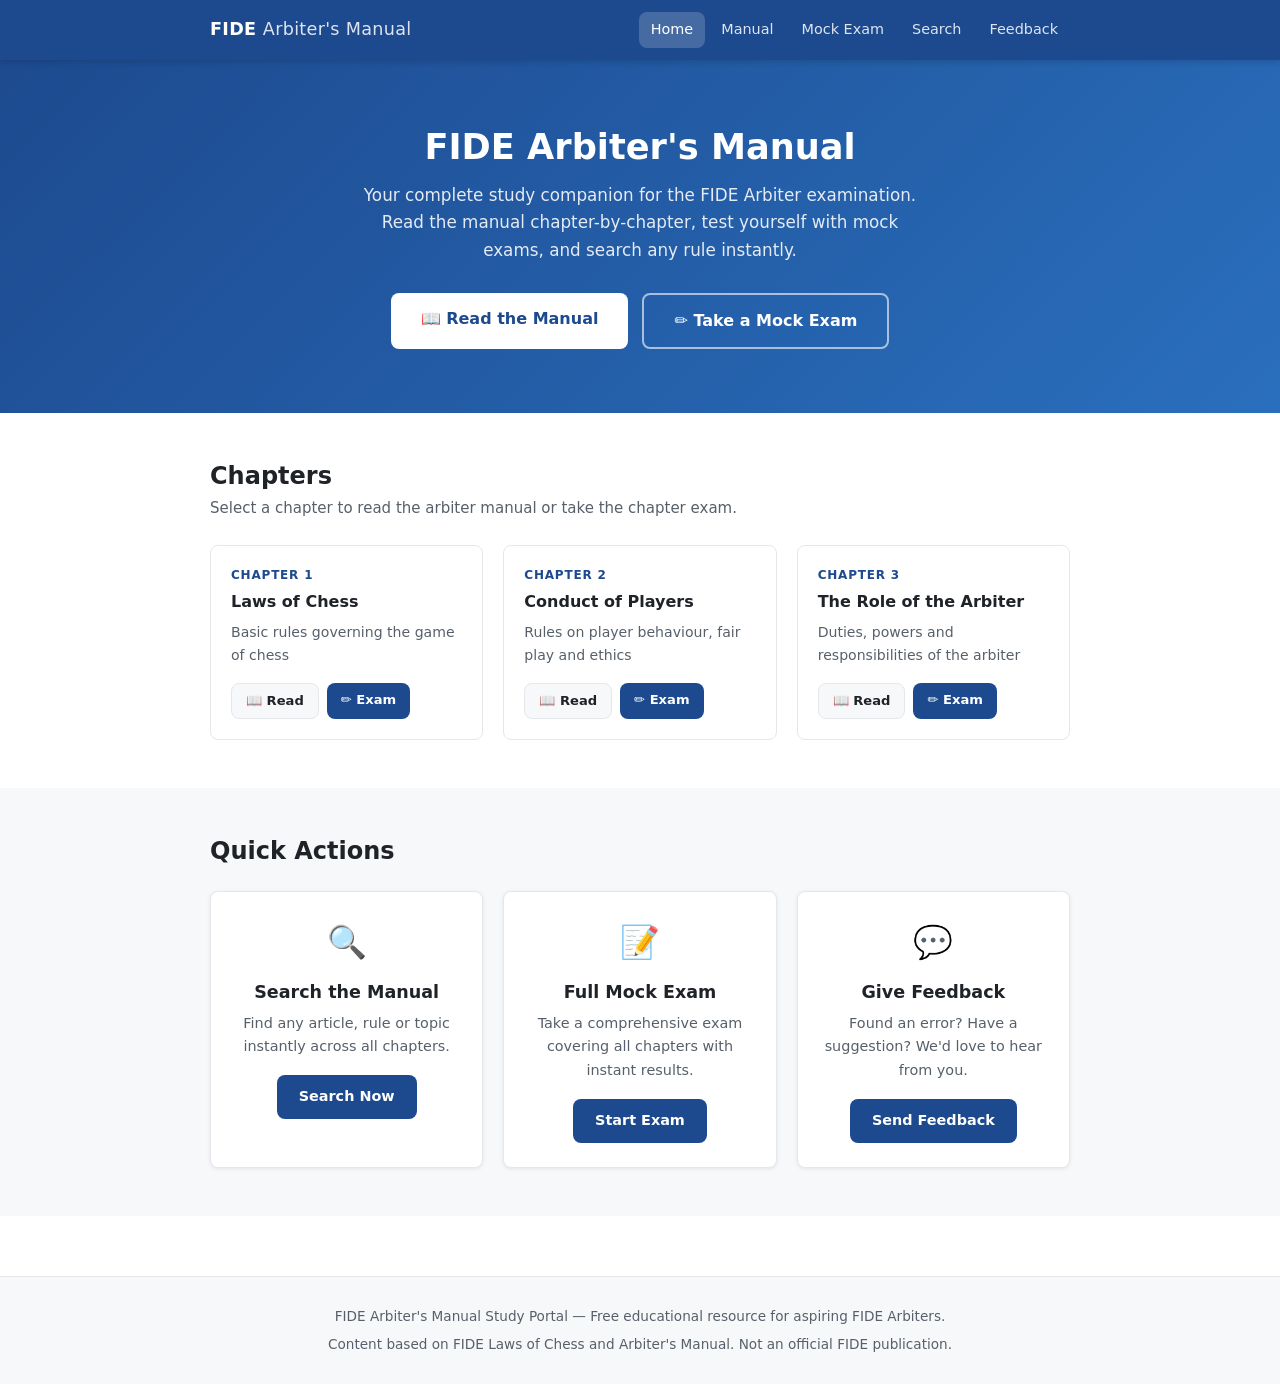
==== index.html @ 78ff7191 "Add files via upload" ====
<!DOCTYPE html>
<html lang="en">
<head>
  <meta charset="UTF-8">
  <meta name="viewport" content="width=device-width, initial-scale=1.0">
  <title>FIDE Arbiter's Manual – Study & Exam Portal</title>
  <link rel="stylesheet" href="css/style.css">
</head>
<body>

<!-- ── Header ────────────────────────────────────────────────────────────── -->
<header class="site-header">
  <div class="header-inner">
    <div class="site-logo">FIDE <span>Arbiter's Manual</span></div>
    <button class="nav-toggle" aria-label="Toggle navigation">
      <span></span><span></span><span></span>
    </button>
    <nav class="nav-links">
      <a href="index.html" class="active">Home</a>
      <a href="chapters.html">Manual</a>
      <a href="exam.html">Mock Exam</a>
      <a href="search.html">Search</a>
      <a href="feedback.html">Feedback</a>
    </nav>
  </div>
</header>

<!-- ── Hero ──────────────────────────────────────────────────────────────── -->
<section class="hero">
  <div class="container">
    <h1>FIDE Arbiter's Manual</h1>
    <p>Your complete study companion for the FIDE Arbiter examination. Read the manual chapter-by-chapter, test yourself with mock exams, and search any rule instantly.</p>
    <div style="display:flex;gap:14px;justify-content:center;flex-wrap:wrap;">
      <a href="chapters.html" class="btn btn-white btn-lg">📖 Read the Manual</a>
      <a href="exam.html" class="btn btn-outline btn-lg" style="color:#fff;border-color:rgba(255,255,255,.6)">✏️ Take a Mock Exam</a>
    </div>
  </div>
</section>

<!-- ── Chapter Cards ─────────────────────────────────────────────────────── -->
<section class="section">
  <div class="container">
    <div class="section-header">
      <h2>Chapters</h2>
      <p>Select a chapter to read the arbiter manual or take the chapter exam.</p>
    </div>
    <div class="card-grid" id="chapter-cards">
      <div class="loading-wrap"><div class="spinner"></div><p>Loading chapters…</p></div>
    </div>
  </div>
</section>

<!-- ── Quick Actions ─────────────────────────────────────────────────────── -->
<section class="section section-alt">
  <div class="container">
    <div class="section-header">
      <h2>Quick Actions</h2>
    </div>
    <div class="card-grid">

      <div class="card" style="text-align:center;">
        <div style="font-size:2rem;margin-bottom:12px;">🔍</div>
        <h3 style="margin-bottom:8px;">Search the Manual</h3>
        <p style="color:var(--muted);font-size:.9rem;margin-bottom:16px;">
          Find any article, rule or topic instantly across all chapters.
        </p>
        <a href="search.html" class="btn btn-primary">Search Now</a>
      </div>

      <div class="card" style="text-align:center;">
        <div style="font-size:2rem;margin-bottom:12px;">📝</div>
        <h3 style="margin-bottom:8px;">Full Mock Exam</h3>
        <p style="color:var(--muted);font-size:.9rem;margin-bottom:16px;">
          Take a comprehensive exam covering all chapters with instant results.
        </p>
        <a href="exam.html?file=data/exams/exam-full.json&title=Full+Mock+Exam" class="btn btn-primary">Start Exam</a>
      </div>

      <div class="card" style="text-align:center;">
        <div style="font-size:2rem;margin-bottom:12px;">💬</div>
        <h3 style="margin-bottom:8px;">Give Feedback</h3>
        <p style="color:var(--muted);font-size:.9rem;margin-bottom:16px;">
          Found an error? Have a suggestion? We'd love to hear from you.
        </p>
        <a href="feedback.html" class="btn btn-primary">Send Feedback</a>
      </div>

    </div>
  </div>
</section>

<!-- ── Footer ────────────────────────────────────────────────────────────── -->
<footer class="site-footer">
  <p>FIDE Arbiter's Manual Study Portal &mdash; Free educational resource for aspiring FIDE Arbiters.</p>
  <p style="margin-top:6px;">Content based on FIDE Laws of Chess and Arbiter's Manual. Not an official FIDE publication.</p>
</footer>

<script src="js/app.js"></script>
<script>
// Load chapter cards dynamically from index.json
(async function() {
  const { fetchJSON, escHtml } = window.FideApp;
  const grid = document.getElementById('chapter-cards');
  const index = await fetchJSON('data/index.json');
  grid.innerHTML = index.chapters.map(ch => `
    <div class="chapter-card">
      <div class="chapter-num">Chapter ${ch.id}</div>
      <h3>${escHtml(ch.title)}</h3>
      <p>${escHtml(ch.description)}</p>
      <div class="card-actions">
        <a href="chapters.html?ch=${ch.id}" class="btn btn-secondary btn-sm">📖 Read</a>
        <a href="exam.html?file=${encodeURIComponent(ch.exam)}&title=${encodeURIComponent(ch.title)}" class="btn btn-primary btn-sm">✏️ Exam</a>
      </div>
    </div>
  `).join('');
})().catch(e => {
  document.getElementById('chapter-cards').innerHTML =
    `<p style="color:var(--danger)">Failed to load chapters: ${e.message}</p>`;
});
</script>

</body>
</html>
---- css/style.css ----
/* ============================================================
   FIDE Arbiter's Manual – Global Stylesheet
   ============================================================ */

/* --- Reset & Base ------------------------------------------ */
*, *::before, *::after { box-sizing: border-box; margin: 0; padding: 0; }

:root {
  --bg:        #ffffff;
  --surface:   #f7f8fa;
  --border:    #e5e7eb;
  --text:      #1f2328;
  --muted:     #57606a;
  --accent:    #1d4a8f;   /* FIDE blue */
  --accent-lt: #e8eef7;
  --success:   #1a7f37;
  --success-lt:#d4edda;
  --danger:    #cf222e;
  --danger-lt: #fce8e8;
  --warn:      #9a6700;
  --warn-lt:   #fff8c5;
  --radius:    8px;
  --shadow:    0 1px 4px rgba(0,0,0,.08);
  --font:      -apple-system, "Segoe UI", system-ui, sans-serif;
}

html { scroll-behavior: smooth; }

body {
  font-family: var(--font);
  font-size: 15px;
  line-height: 1.65;
  color: var(--text);
  background: var(--bg);
}

a { color: var(--accent); text-decoration: none; }
a:hover { text-decoration: underline; }

img { max-width: 100%; display: block; }

h1, h2, h3, h4 { line-height: 1.3; font-weight: 600; }

/* --- Layout ------------------------------------------------- */
.container { max-width: 900px; margin: 0 auto; padding: 0 20px; }

/* --- Header ------------------------------------------------- */
.site-header {
  background: var(--accent);
  color: #fff;
  padding: 0;
  position: sticky;
  top: 0;
  z-index: 100;
  box-shadow: 0 2px 6px rgba(0,0,0,.15);
}

.header-inner {
  max-width: 900px;
  margin: 0 auto;
  padding: 0 20px;
  display: flex;
  align-items: center;
  justify-content: space-between;
  height: 60px;
}

.site-logo {
  font-size: 1.1rem;
  font-weight: 700;
  color: #fff;
  letter-spacing: .3px;
}
.site-logo span { font-weight: 300; opacity: .85; }

.nav-links { display: flex; gap: 4px; }

.nav-links a {
  color: rgba(255,255,255,.85);
  padding: 6px 12px;
  border-radius: var(--radius);
  font-size: .9rem;
  transition: background .15s;
}
.nav-links a:hover,
.nav-links a.active { background: rgba(255,255,255,.18); color: #fff; text-decoration: none; }

/* hamburger (mobile) */
.nav-toggle { display: none; background: none; border: none; cursor: pointer; padding: 6px; }
.nav-toggle span {
  display: block; width: 22px; height: 2px;
  background: #fff; margin: 4px 0; border-radius: 2px; transition: .2s;
}

/* --- Hero --------------------------------------------------- */
.hero {
  background: linear-gradient(135deg, #1d4a8f 0%, #2a6fbd 100%);
  color: #fff;
  padding: 64px 20px;
  text-align: center;
}
.hero h1 { font-size: 2.2rem; margin-bottom: 12px; }
.hero p  { font-size: 1.05rem; opacity: .88; max-width: 560px; margin: 0 auto 28px; }

/* --- Buttons ------------------------------------------------ */
.btn {
  display: inline-block;
  padding: 10px 22px;
  border-radius: var(--radius);
  font-size: .9rem;
  font-weight: 600;
  cursor: pointer;
  border: none;
  transition: opacity .15s, transform .1s;
}
.btn:hover { opacity: .88; transform: translateY(-1px); text-decoration: none; }
.btn:active { transform: translateY(0); }

.btn-primary   { background: var(--accent);  color: #fff; }
.btn-secondary { background: var(--surface); color: var(--text); border: 1px solid var(--border); }
.btn-success   { background: var(--success); color: #fff; }
.btn-danger    { background: var(--danger);  color: #fff; }
.btn-outline   { background: transparent; color: var(--accent); border: 2px solid var(--accent); }
.btn-white     { background: #fff; color: var(--accent); }
.btn-lg        { padding: 13px 30px; font-size: 1rem; }
.btn-sm        { padding: 6px 14px;  font-size: .82rem; }

/* --- Cards -------------------------------------------------- */
.card {
  background: var(--bg);
  border: 1px solid var(--border);
  border-radius: var(--radius);
  padding: 24px;
  box-shadow: var(--shadow);
}

.card-grid {
  display: grid;
  grid-template-columns: repeat(auto-fill, minmax(260px, 1fr));
  gap: 20px;
  margin-top: 24px;
}

.chapter-card {
  border: 1px solid var(--border);
  border-radius: var(--radius);
  padding: 20px;
  background: var(--bg);
  transition: box-shadow .15s, transform .15s;
}
.chapter-card:hover { box-shadow: 0 4px 14px rgba(0,0,0,.1); transform: translateY(-2px); }
.chapter-card .chapter-num {
  font-size: .75rem;
  font-weight: 700;
  text-transform: uppercase;
  letter-spacing: .8px;
  color: var(--accent);
  margin-bottom: 6px;
}
.chapter-card h3 { font-size: 1rem; margin-bottom: 8px; }
.chapter-card p  { font-size: .88rem; color: var(--muted); margin-bottom: 16px; }
.chapter-card .card-actions { display: flex; gap: 8px; }

/* --- Section ----------------------------------------------- */
.section { padding: 48px 0; }
.section-alt { background: var(--surface); }

.section-header { margin-bottom: 24px; }
.section-header h2 { font-size: 1.5rem; }
.section-header p  { color: var(--muted); margin-top: 4px; }

/* --- Badge -------------------------------------------------- */
.badge {
  display: inline-block;
  padding: 2px 9px;
  border-radius: 20px;
  font-size: .75rem;
  font-weight: 600;
  text-transform: uppercase;
  letter-spacing: .4px;
}
.badge-easy   { background: var(--success-lt); color: var(--success); }
.badge-medium { background: var(--warn-lt);    color: var(--warn); }
.badge-hard   { background: var(--danger-lt);  color: var(--danger); }

/* --- Article Viewer ----------------------------------------- */
.article-list { list-style: none; }
.article-item {
  border-bottom: 1px solid var(--border);
  padding: 20px 0;
}
.article-item:last-child { border-bottom: none; }
.article-num {
  font-size: .8rem; font-weight: 700; color: var(--accent);
  text-transform: uppercase; letter-spacing: .5px; margin-bottom: 4px;
}
.article-heading { font-size: 1rem; font-weight: 600; margin-bottom: 8px; }
.article-content { color: var(--muted); font-size: .93rem; line-height: 1.7; }

/* --- Exam --------------------------------------------------- */
.exam-header {
  background: var(--accent);
  color: #fff;
  padding: 28px 24px;
  border-radius: var(--radius) var(--radius) 0 0;
}
.exam-header h2 { font-size: 1.25rem; }
.progress-bar-wrap {
  background: rgba(255,255,255,.25);
  border-radius: 4px;
  height: 6px;
  margin-top: 14px;
}
.progress-bar-fill {
  background: #fff;
  height: 6px;
  border-radius: 4px;
  transition: width .3s ease;
}

.question-block {
  background: var(--bg);
  border: 1px solid var(--border);
  border-top: none;
  padding: 28px 24px;
}
.question-count { font-size: .82rem; color: var(--muted); margin-bottom: 10px; }
.question-text  { font-size: 1.05rem; font-weight: 600; margin-bottom: 20px; line-height: 1.5; }

.options-list { list-style: none; display: flex; flex-direction: column; gap: 10px; }
.option-item { cursor: pointer; }
.option-label {
  display: flex;
  align-items: flex-start;
  gap: 12px;
  padding: 13px 16px;
  border: 2px solid var(--border);
  border-radius: var(--radius);
  cursor: pointer;
  transition: border-color .15s, background .15s;
  line-height: 1.5;
}
.option-label:hover { border-color: var(--accent); background: var(--accent-lt); }

.option-item input[type="radio"] { display: none; }
.option-item input[type="radio"]:checked + .option-label {
  border-color: var(--accent);
  background: var(--accent-lt);
}

/* result states */
.option-label.correct { border-color: var(--success); background: var(--success-lt); }
.option-label.wrong   { border-color: var(--danger);  background: var(--danger-lt); }

.option-key {
  display: inline-flex;
  align-items: center;
  justify-content: center;
  min-width: 26px; height: 26px;
  border-radius: 50%;
  background: var(--border);
  font-size: .82rem;
  font-weight: 700;
  text-transform: uppercase;
  flex-shrink: 0;
}

.explanation-box {
  margin-top: 20px;
  padding: 16px 18px;
  border-radius: var(--radius);
  background: var(--accent-lt);
  border-left: 4px solid var(--accent);
  font-size: .92rem;
  line-height: 1.65;
}
.explanation-box strong { display: block; margin-bottom: 4px; color: var(--accent); }

.exam-nav {
  display: flex;
  justify-content: space-between;
  align-items: center;
  margin-top: 20px;
}

/* --- Results ----------------------------------------------- */
.result-summary {
  text-align: center;
  padding: 36px 20px;
}
.score-circle {
  display: inline-flex;
  align-items: center;
  justify-content: center;
  width: 120px; height: 120px;
  border-radius: 50%;
  font-size: 2.2rem;
  font-weight: 700;
  color: #fff;
  margin-bottom: 16px;
}
.score-pass { background: var(--success); }
.score-fail { background: var(--danger);  }

.result-breakdown { margin-top: 32px; }
.result-item {
  border: 1px solid var(--border);
  border-radius: var(--radius);
  padding: 18px 20px;
  margin-bottom: 14px;
  text-align: left;
}
.result-item.correct { border-left: 4px solid var(--success); }
.result-item.wrong   { border-left: 4px solid var(--danger); }

/* --- Search ------------------------------------------------- */
.search-bar {
  display: flex;
  gap: 10px;
  margin-bottom: 28px;
}
.search-bar input {
  flex: 1;
  padding: 11px 16px;
  border: 1px solid var(--border);
  border-radius: var(--radius);
  font-size: .95rem;
  font-family: var(--font);
  outline: none;
  transition: border-color .15s;
}
.search-bar input:focus { border-color: var(--accent); }

.search-result {
  border-bottom: 1px solid var(--border);
  padding: 18px 0;
}
.search-result:last-child { border-bottom: none; }
.search-result h4 { font-size: .95rem; color: var(--accent); margin-bottom: 4px; }
.search-result p  { font-size: .88rem; color: var(--muted); }
.search-result mark { background: var(--warn-lt); color: var(--text); border-radius: 2px; padding: 0 2px; }

.no-results { text-align: center; padding: 40px; color: var(--muted); }

/* --- Feedback Form ----------------------------------------- */
.feedback-form { max-width: 600px; margin: 0 auto; }
.form-group { margin-bottom: 20px; }
.form-group label {
  display: block;
  font-weight: 600;
  font-size: .9rem;
  margin-bottom: 6px;
}
.form-group input,
.form-group select,
.form-group textarea {
  width: 100%;
  padding: 10px 14px;
  border: 1px solid var(--border);
  border-radius: var(--radius);
  font-size: .93rem;
  font-family: var(--font);
  outline: none;
  transition: border-color .15s;
  background: var(--bg);
  color: var(--text);
}
.form-group input:focus,
.form-group select:focus,
.form-group textarea:focus { border-color: var(--accent); }
.form-group textarea { min-height: 120px; resize: vertical; }

.form-success {
  display: none;
  text-align: center;
  padding: 32px;
  background: var(--success-lt);
  border-radius: var(--radius);
  color: var(--success);
}
.form-success h3 { margin-bottom: 8px; }

/* --- Sidebar/Chapter nav ------------------------------------ */
.page-layout { display: grid; grid-template-columns: 220px 1fr; gap: 32px; align-items: start; }

.chapter-nav {
  position: sticky;
  top: 76px;
  background: var(--surface);
  border: 1px solid var(--border);
  border-radius: var(--radius);
  padding: 16px 0;
}
.chapter-nav h4 {
  font-size: .8rem;
  text-transform: uppercase;
  letter-spacing: .6px;
  color: var(--muted);
  padding: 0 16px 10px;
  border-bottom: 1px solid var(--border);
  margin-bottom: 8px;
}
.chapter-nav a {
  display: block;
  padding: 8px 16px;
  font-size: .88rem;
  color: var(--text);
  transition: background .1s;
}
.chapter-nav a:hover,
.chapter-nav a.active {
  background: var(--accent-lt);
  color: var(--accent);
  text-decoration: none;
}

/* --- Footer ------------------------------------------------- */
.site-footer {
  background: var(--surface);
  border-top: 1px solid var(--border);
  padding: 28px 20px;
  text-align: center;
  font-size: .85rem;
  color: var(--muted);
  margin-top: 60px;
}

/* --- Loading spinner --------------------------------------- */
.spinner {
  display: inline-block;
  width: 32px; height: 32px;
  border: 3px solid var(--border);
  border-top-color: var(--accent);
  border-radius: 50%;
  animation: spin .7s linear infinite;
}
@keyframes spin { to { transform: rotate(360deg); } }

.loading-wrap { text-align: center; padding: 60px 20px; }
.loading-wrap p { color: var(--muted); margin-top: 14px; }

/* --- Toast -------------------------------------------------- */
.toast {
  position: fixed;
  bottom: 24px;
  right: 24px;
  background: var(--text);
  color: #fff;
  padding: 12px 20px;
  border-radius: var(--radius);
  font-size: .88rem;
  box-shadow: 0 4px 14px rgba(0,0,0,.2);
  transform: translateY(80px);
  opacity: 0;
  transition: transform .25s, opacity .25s;
  z-index: 999;
}
.toast.show { transform: translateY(0); opacity: 1; }

/* --- Responsive -------------------------------------------- */
@media (max-width: 700px) {
  .hero h1 { font-size: 1.6rem; }
  .page-layout { grid-template-columns: 1fr; }
  .chapter-nav { position: static; }
  .nav-links { display: none; flex-direction: column; position: absolute; top: 60px; left: 0; right: 0; background: var(--accent); padding: 10px 0; }
  .nav-links.open { display: flex; }
  .nav-toggle { display: block; }
  .site-header { position: relative; }
  .search-bar { flex-direction: column; }
  .exam-nav { flex-direction: column; gap: 10px; }
  .exam-nav .btn { width: 100%; text-align: center; }
}
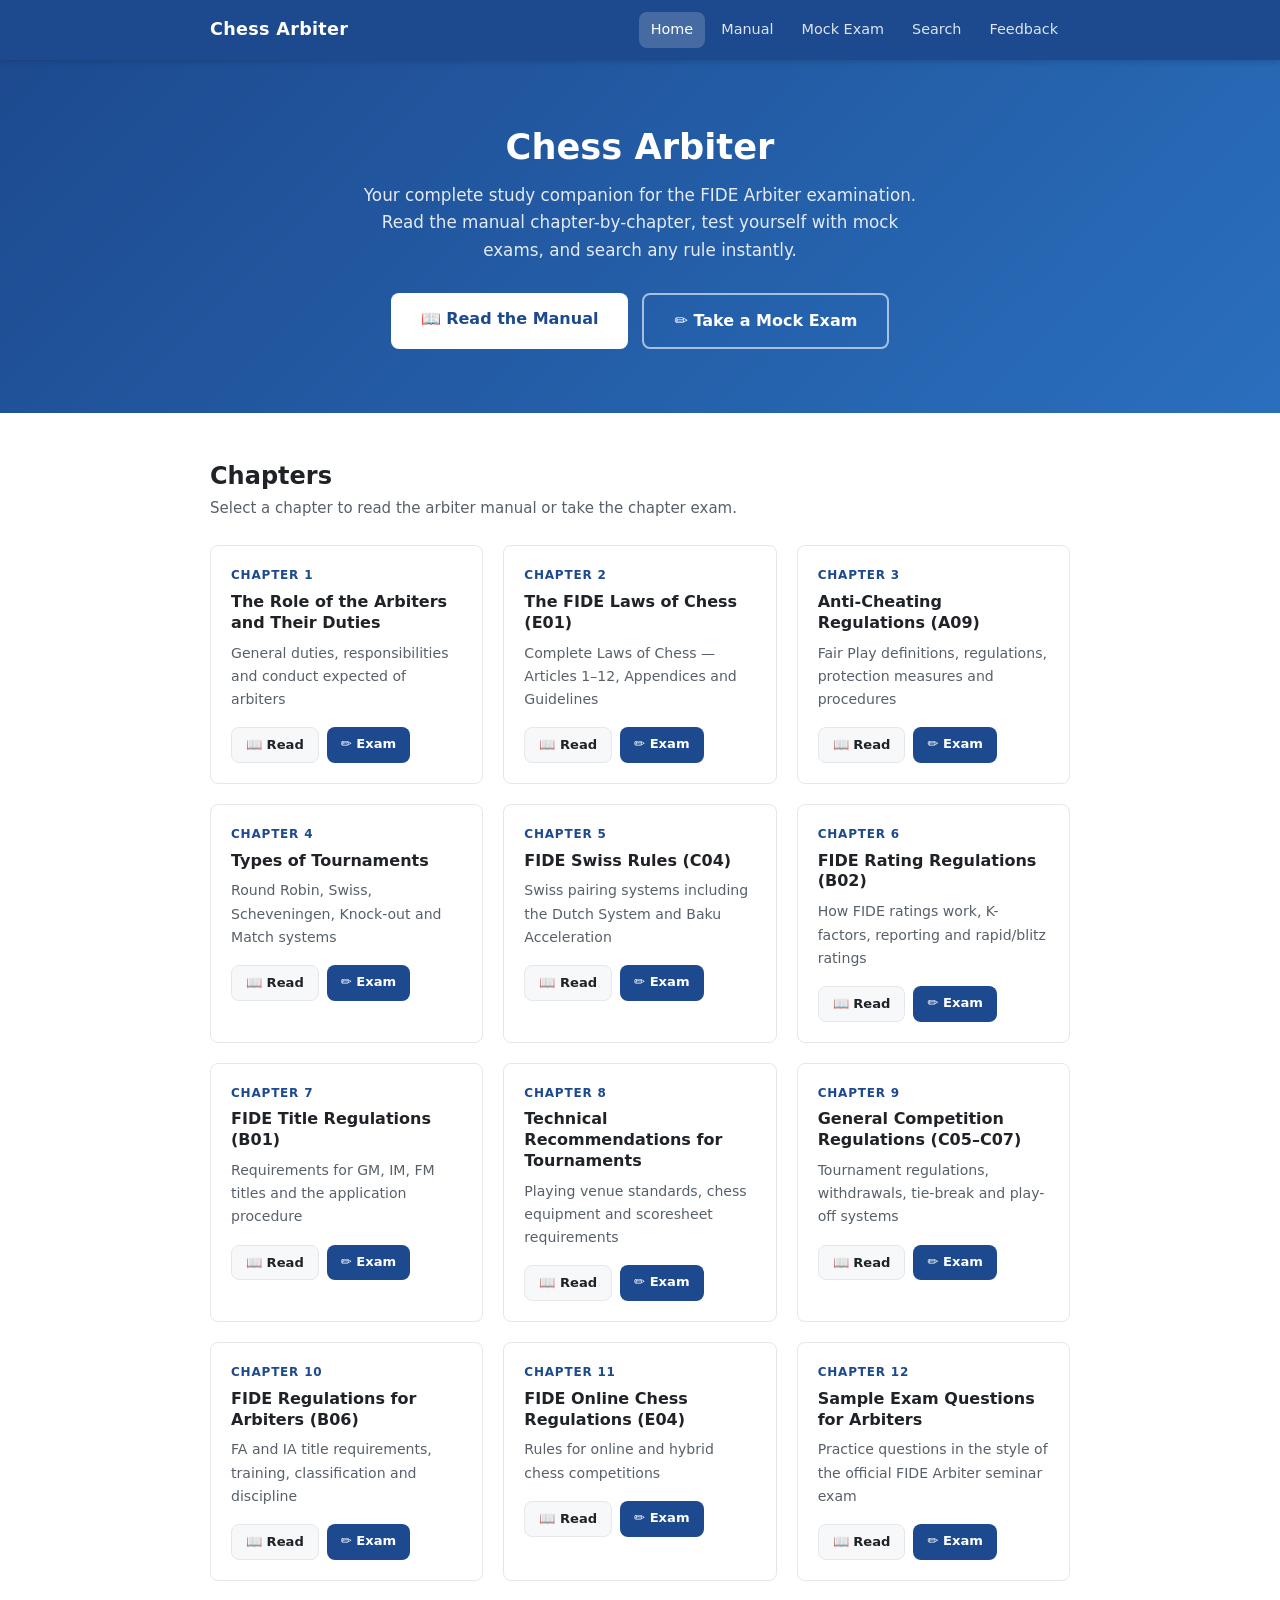
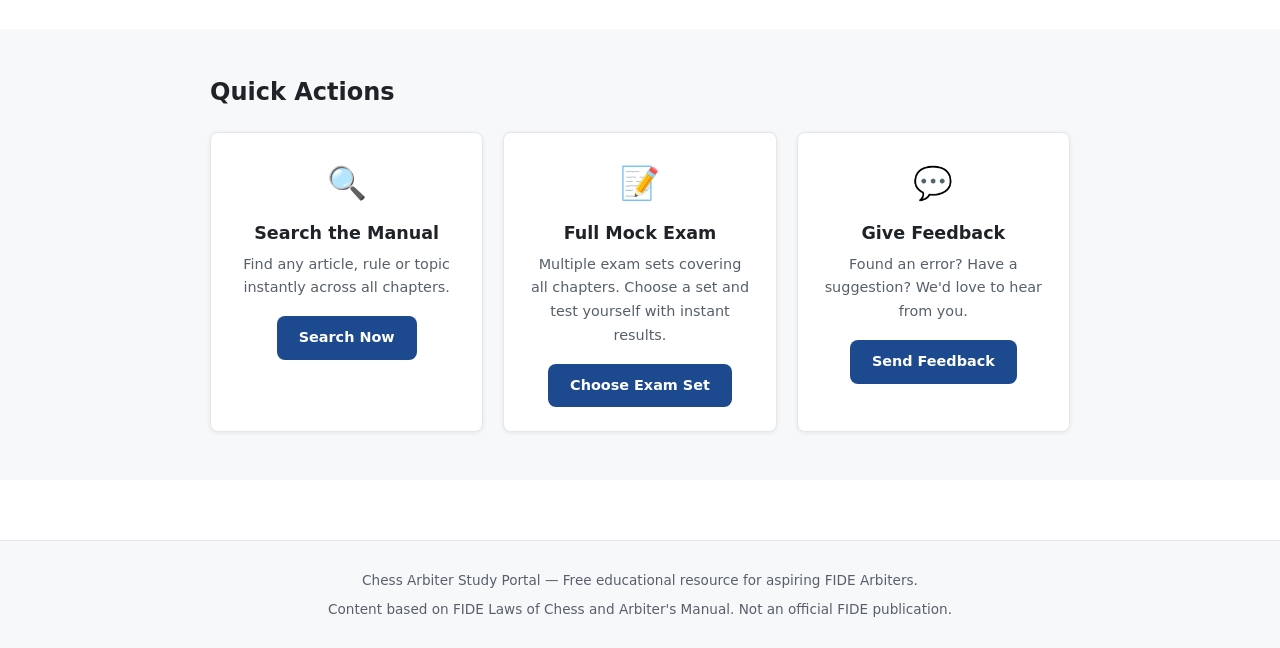
==== commit f0760c0a: "Add files via upload" ====
--- a/index.html
+++ b/index.html
@@ -1,123 +1,123 @@
-<!DOCTYPE html>
-<html lang="en">
-<head>
-  <meta charset="UTF-8">
-  <meta name="viewport" content="width=device-width, initial-scale=1.0">
-  <title>FIDE Arbiter's Manual – Study & Exam Portal</title>
-  <link rel="stylesheet" href="css/style.css">
-</head>
-<body>
-
-<!-- ── Header ────────────────────────────────────────────────────────────── -->
-<header class="site-header">
-  <div class="header-inner">
-    <div class="site-logo">FIDE <span>Arbiter's Manual</span></div>
-    <button class="nav-toggle" aria-label="Toggle navigation">
-      <span></span><span></span><span></span>
-    </button>
-    <nav class="nav-links">
-      <a href="index.html" class="active">Home</a>
-      <a href="chapters.html">Manual</a>
-      <a href="exam.html">Mock Exam</a>
-      <a href="search.html">Search</a>
-      <a href="feedback.html">Feedback</a>
-    </nav>
-  </div>
-</header>
-
-<!-- ── Hero ──────────────────────────────────────────────────────────────── -->
-<section class="hero">
-  <div class="container">
-    <h1>FIDE Arbiter's Manual</h1>
-    <p>Your complete study companion for the FIDE Arbiter examination. Read the manual chapter-by-chapter, test yourself with mock exams, and search any rule instantly.</p>
-    <div style="display:flex;gap:14px;justify-content:center;flex-wrap:wrap;">
-      <a href="chapters.html" class="btn btn-white btn-lg">📖 Read the Manual</a>
-      <a href="exam.html" class="btn btn-outline btn-lg" style="color:#fff;border-color:rgba(255,255,255,.6)">✏️ Take a Mock Exam</a>
-    </div>
-  </div>
-</section>
-
-<!-- ── Chapter Cards ─────────────────────────────────────────────────────── -->
-<section class="section">
-  <div class="container">
-    <div class="section-header">
-      <h2>Chapters</h2>
-      <p>Select a chapter to read the arbiter manual or take the chapter exam.</p>
-    </div>
-    <div class="card-grid" id="chapter-cards">
-      <div class="loading-wrap"><div class="spinner"></div><p>Loading chapters…</p></div>
-    </div>
-  </div>
-</section>
-
-<!-- ── Quick Actions ─────────────────────────────────────────────────────── -->
-<section class="section section-alt">
-  <div class="container">
-    <div class="section-header">
-      <h2>Quick Actions</h2>
-    </div>
-    <div class="card-grid">
-
-      <div class="card" style="text-align:center;">
-        <div style="font-size:2rem;margin-bottom:12px;">🔍</div>
-        <h3 style="margin-bottom:8px;">Search the Manual</h3>
-        <p style="color:var(--muted);font-size:.9rem;margin-bottom:16px;">
-          Find any article, rule or topic instantly across all chapters.
-        </p>
-        <a href="search.html" class="btn btn-primary">Search Now</a>
-      </div>
-
-      <div class="card" style="text-align:center;">
-        <div style="font-size:2rem;margin-bottom:12px;">📝</div>
-        <h3 style="margin-bottom:8px;">Full Mock Exam</h3>
-        <p style="color:var(--muted);font-size:.9rem;margin-bottom:16px;">
-          Take a comprehensive exam covering all chapters with instant results.
-        </p>
-        <a href="exam.html?file=data/exams/exam-full.json&title=Full+Mock+Exam" class="btn btn-primary">Start Exam</a>
-      </div>
-
-      <div class="card" style="text-align:center;">
-        <div style="font-size:2rem;margin-bottom:12px;">💬</div>
-        <h3 style="margin-bottom:8px;">Give Feedback</h3>
-        <p style="color:var(--muted);font-size:.9rem;margin-bottom:16px;">
-          Found an error? Have a suggestion? We'd love to hear from you.
-        </p>
-        <a href="feedback.html" class="btn btn-primary">Send Feedback</a>
-      </div>
-
-    </div>
-  </div>
-</section>
-
-<!-- ── Footer ────────────────────────────────────────────────────────────── -->
-<footer class="site-footer">
-  <p>FIDE Arbiter's Manual Study Portal &mdash; Free educational resource for aspiring FIDE Arbiters.</p>
-  <p style="margin-top:6px;">Content based on FIDE Laws of Chess and Arbiter's Manual. Not an official FIDE publication.</p>
-</footer>
-
-<script src="js/app.js"></script>
-<script>
-// Load chapter cards dynamically from index.json
-(async function() {
-  const { fetchJSON, escHtml } = window.FideApp;
-  const grid = document.getElementById('chapter-cards');
-  const index = await fetchJSON('data/index.json');
-  grid.innerHTML = index.chapters.map(ch => `
-    <div class="chapter-card">
-      <div class="chapter-num">Chapter ${ch.id}</div>
-      <h3>${escHtml(ch.title)}</h3>
-      <p>${escHtml(ch.description)}</p>
-      <div class="card-actions">
-        <a href="chapters.html?ch=${ch.id}" class="btn btn-secondary btn-sm">📖 Read</a>
-        <a href="exam.html?file=${encodeURIComponent(ch.exam)}&title=${encodeURIComponent(ch.title)}" class="btn btn-primary btn-sm">✏️ Exam</a>
-      </div>
-    </div>
-  `).join('');
-})().catch(e => {
-  document.getElementById('chapter-cards').innerHTML =
-    `<p style="color:var(--danger)">Failed to load chapters: ${e.message}</p>`;
-});
-</script>
-
-</body>
-</html>
+<!DOCTYPE html>
+<html lang="en">
+<head>
+  <meta charset="UTF-8">
+  <meta name="viewport" content="width=device-width, initial-scale=1.0">
+  <title>Chess Arbiter – Study & Exam Portal</title>
+  <link rel="stylesheet" href="css/style.css">
+</head>
+<body>
+
+<!-- ── Header ────────────────────────────────────────────────────────────── -->
+<header class="site-header">
+  <div class="header-inner">
+    <div class="site-logo"><strong>Chess Arbiter</strong></div>
+    <button class="nav-toggle" aria-label="Toggle navigation">
+      <span></span><span></span><span></span>
+    </button>
+    <nav class="nav-links">
+      <a href="index.html" class="active">Home</a>
+      <a href="manual.html">Manual</a>
+      <a href="exam.html">Mock Exam</a>
+      <a href="search.html">Search</a>
+      <a href="feedback.html">Feedback</a>
+    </nav>
+  </div>
+</header>
+
+<!-- ── Hero ──────────────────────────────────────────────────────────────── -->
+<section class="hero">
+  <div class="container">
+    <h1><strong>Chess Arbiter</strong></h1>
+    <p>Your complete study companion for the FIDE Arbiter examination. Read the manual chapter-by-chapter, test yourself with mock exams, and search any rule instantly.</p>
+    <div style="display:flex;gap:14px;justify-content:center;flex-wrap:wrap;">
+      <a href="manual.html" class="btn btn-white btn-lg">📖 Read the Manual</a>
+      <a href="exam.html" class="btn btn-outline btn-lg" style="color:#fff;border-color:rgba(255,255,255,.6)">✏️ Take a Mock Exam</a>
+    </div>
+  </div>
+</section>
+
+<!-- ── Chapter Cards ─────────────────────────────────────────────────────── -->
+<section class="section">
+  <div class="container">
+    <div class="section-header">
+      <h2>Chapters</h2>
+      <p>Select a chapter to read the arbiter manual or take the chapter exam.</p>
+    </div>
+    <div class="card-grid" id="chapter-cards">
+      <div class="loading-wrap"><div class="spinner"></div><p>Loading chapters…</p></div>
+    </div>
+  </div>
+</section>
+
+<!-- ── Quick Actions ─────────────────────────────────────────────────────── -->
+<section class="section section-alt">
+  <div class="container">
+    <div class="section-header">
+      <h2>Quick Actions</h2>
+    </div>
+    <div class="card-grid">
+
+      <div class="card" style="text-align:center;">
+        <div style="font-size:2rem;margin-bottom:12px;">🔍</div>
+        <h3 style="margin-bottom:8px;">Search the Manual</h3>
+        <p style="color:var(--muted);font-size:.9rem;margin-bottom:16px;">
+          Find any article, rule or topic instantly across all chapters.
+        </p>
+        <a href="search.html" class="btn btn-primary">Search Now</a>
+      </div>
+
+      <div class="card" style="text-align:center;">
+        <div style="font-size:2rem;margin-bottom:12px;">📝</div>
+        <h3 style="margin-bottom:8px;">Full Mock Exam</h3>
+        <p style="color:var(--muted);font-size:.9rem;margin-bottom:16px;">
+          Multiple exam sets covering all chapters. Choose a set and test yourself with instant results.
+        </p>
+        <a href="exam.html" class="btn btn-primary">Choose Exam Set</a>
+      </div>
+
+      <div class="card" style="text-align:center;">
+        <div style="font-size:2rem;margin-bottom:12px;">💬</div>
+        <h3 style="margin-bottom:8px;">Give Feedback</h3>
+        <p style="color:var(--muted);font-size:.9rem;margin-bottom:16px;">
+          Found an error? Have a suggestion? We'd love to hear from you.
+        </p>
+        <a href="feedback.html" class="btn btn-primary">Send Feedback</a>
+      </div>
+
+    </div>
+  </div>
+</section>
+
+<!-- ── Footer ────────────────────────────────────────────────────────────── -->
+<footer class="site-footer">
+  <p>Chess Arbiter Study Portal &mdash; Free educational resource for aspiring FIDE Arbiters.</p>
+  <p style="margin-top:6px;">Content based on FIDE Laws of Chess and Arbiter's Manual. Not an official FIDE publication.</p>
+</footer>
+
+<script src="js/app.js"></script>
+<script>
+// Load chapter cards dynamically from index.json
+(async function() {
+  const { fetchJSON, escHtml } = window.FideApp;
+  const grid = document.getElementById('chapter-cards');
+  const index = await fetchJSON('data/index.json');
+  grid.innerHTML = index.chapters.map(ch => `
+    <div class="chapter-card">
+      <div class="chapter-num">Chapter ${ch.id}</div>
+      <h3>${escHtml(ch.title)}</h3>
+      <p>${escHtml(ch.description)}</p>
+      <div class="card-actions">
+        <a href="manual.html?chapter=${ch.id}" class="btn btn-secondary btn-sm">📖 Read</a>
+        <a href="exam.html?file=${encodeURIComponent(ch.exam)}&title=${encodeURIComponent(ch.title)}" class="btn btn-primary btn-sm">✏️ Exam</a>
+      </div>
+    </div>
+  `).join('');
+})().catch(e => {
+  document.getElementById('chapter-cards').innerHTML =
+    `<p style="color:var(--danger)">Failed to load chapters: ${e.message}</p>`;
+});
+</script>
+
+</body>
+</html>
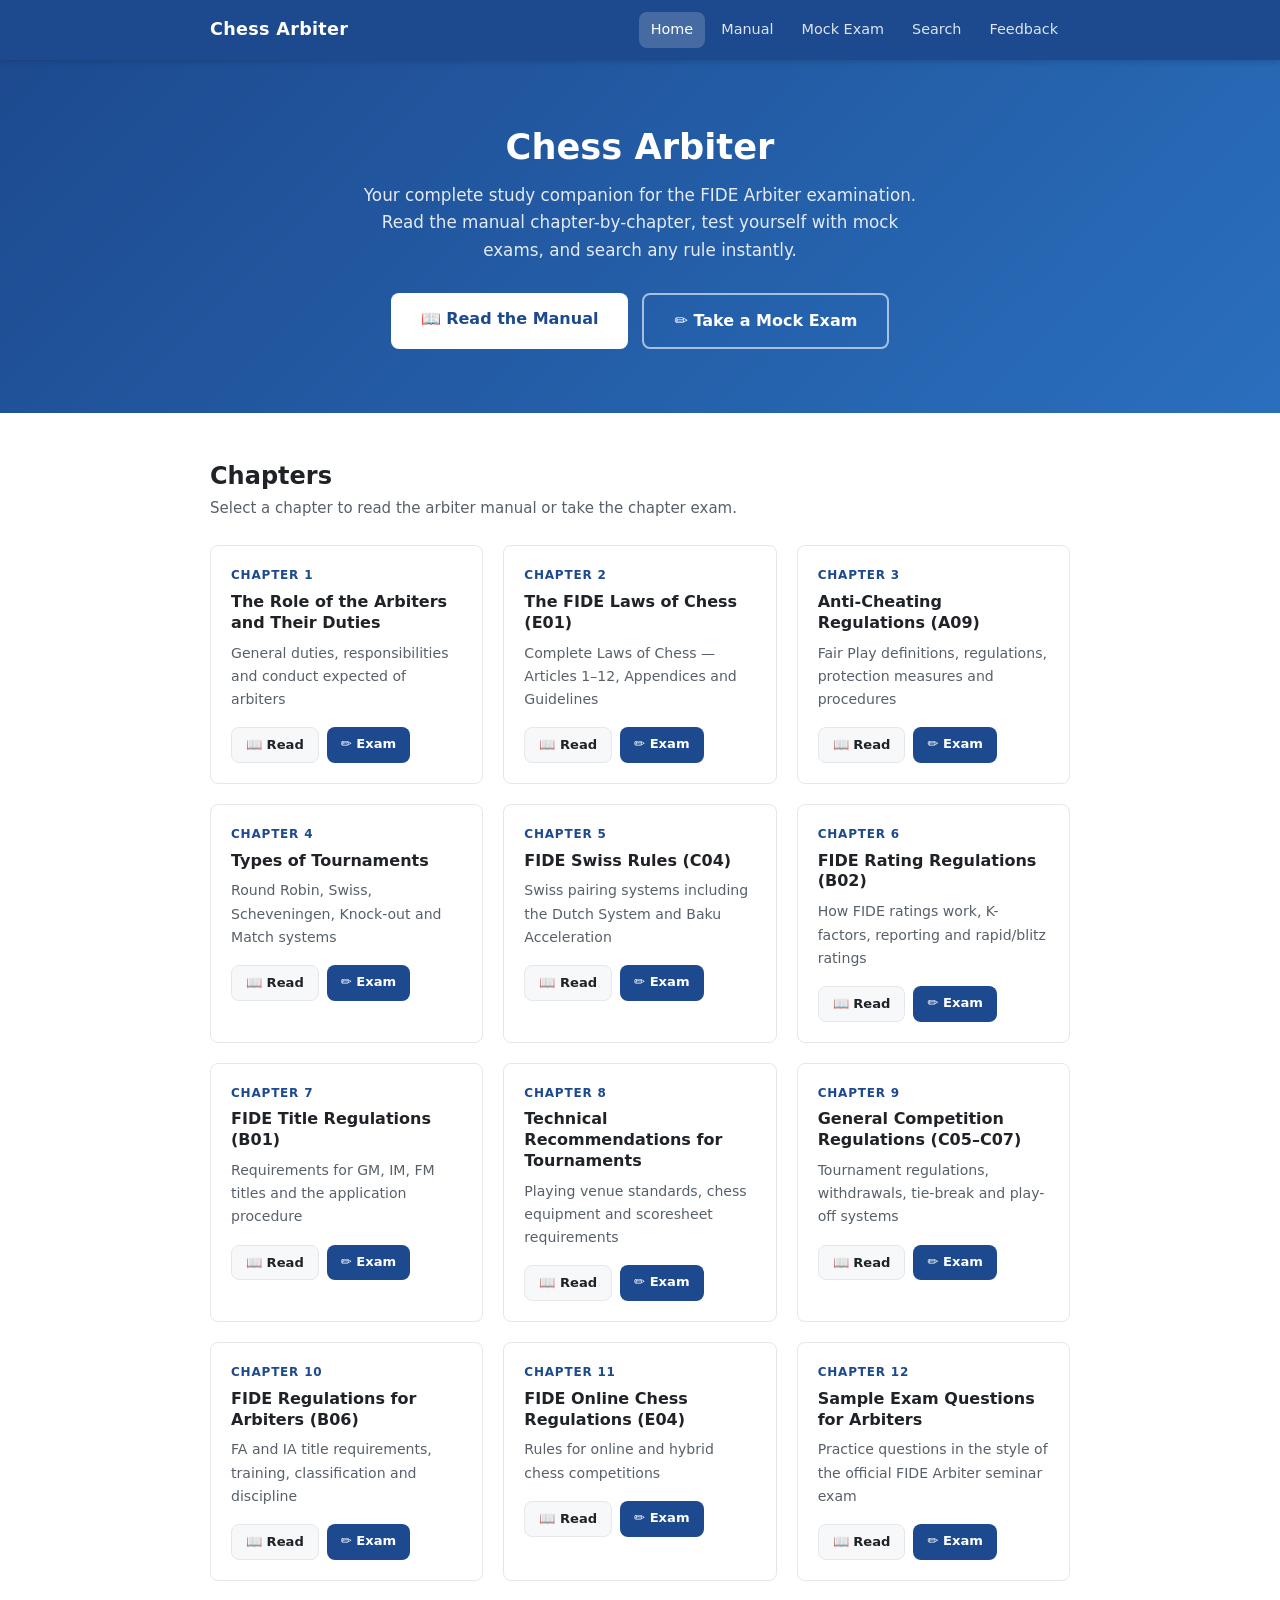
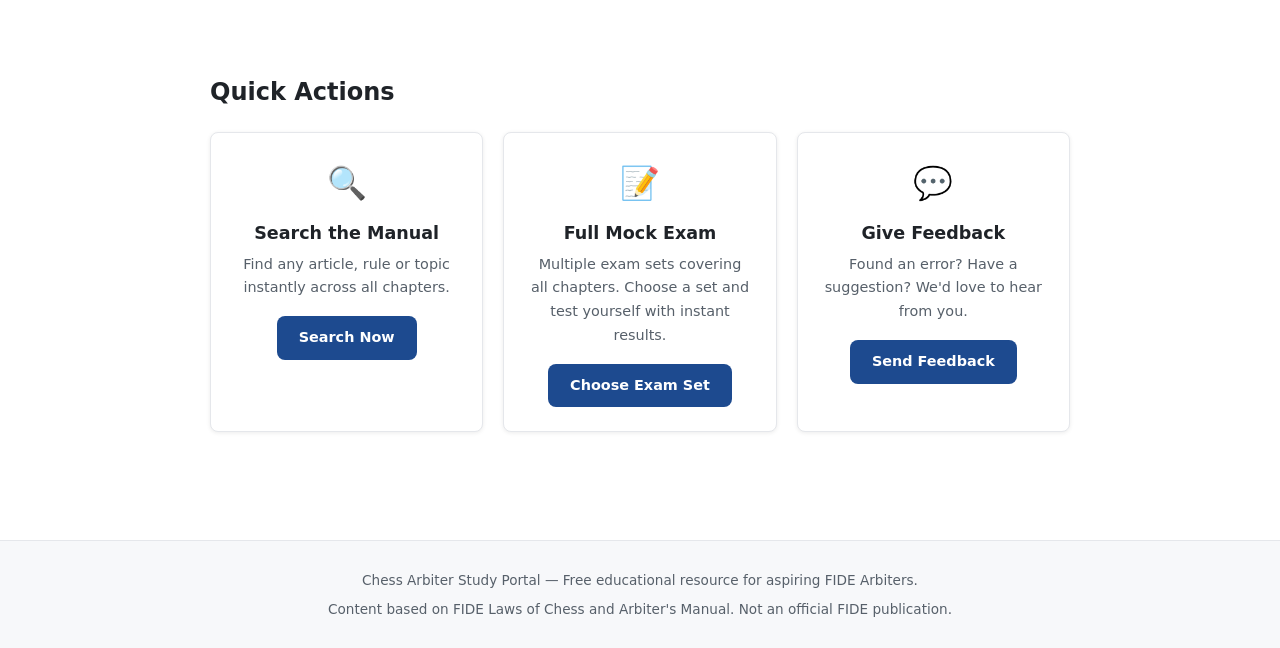
==== commit 30d17384: "Add files via upload" ====
--- a/index.html
+++ b/index.html
@@ -50,8 +50,24 @@
   </div>
 </section>
 
+<!-- ── Study Stats ───────────────────────────────────────────────────────── -->
+<section class="section section-alt" id="stats-section" style="display:none;">
+  <div class="container">
+    <div class="section-header">
+      <h2>Your Study Progress</h2>
+      <p>Chapters read and exams attempted are tracked automatically in your browser.</p>
+    </div>
+    <div id="stats-wrap" style="display:grid;grid-template-columns:repeat(auto-fit,minmax(220px,1fr));gap:16px;">
+    </div>
+    <p style="margin-top:18px;text-align:right;">
+      <button id="clear-progress-btn" class="btn btn-secondary btn-sm"
+              style="font-size:.8rem;">Clear Progress</button>
+    </p>
+  </div>
+</section>
+
 <!-- ── Quick Actions ─────────────────────────────────────────────────────── -->
-<section class="section section-alt">
+<section class="section">
   <div class="container">
     <div class="section-header">
       <h2>Quick Actions</h2>
@@ -97,22 +113,81 @@
 
 <script src="js/app.js"></script>
 <script>
-// Load chapter cards dynamically from index.json
 (async function() {
-  const { fetchJSON, escHtml } = window.FideApp;
-  const grid = document.getElementById('chapter-cards');
+  const { fetchJSON, escHtml, loadProgress, clearProgress } = window.FideApp;
+
+  // ── Load chapters ──────────────────────────────────────────────────────
+  const grid  = document.getElementById('chapter-cards');
   const index = await fetchJSON('data/index.json');
-  grid.innerHTML = index.chapters.map(ch => `
-    <div class="chapter-card">
-      <div class="chapter-num">Chapter ${ch.id}</div>
-      <h3>${escHtml(ch.title)}</h3>
-      <p>${escHtml(ch.description)}</p>
-      <div class="card-actions">
-        <a href="manual.html?chapter=${ch.id}" class="btn btn-secondary btn-sm">📖 Read</a>
-        <a href="exam.html?file=${encodeURIComponent(ch.exam)}&title=${encodeURIComponent(ch.title)}" class="btn btn-primary btn-sm">✏️ Exam</a>
-      </div>
-    </div>
-  `).join('');
+
+  // ── Render chapter cards ───────────────────────────────────────────────
+  const progress = loadProgress();
+  const studied  = (progress.studied || {});
+  const exams    = (progress.exams   || {});
+
+  grid.innerHTML = index.chapters.map(ch => {
+    const examKey   = ch.exam.replace(/^.*\//, '').replace(/\.json$/, '');
+    const isStudied = studied[ch.id] || studied[String(ch.id)];
+    const bestScore = exams[examKey];
+    const scoreBadge = bestScore != null
+      ? `<span style="font-size:.75rem;font-weight:700;padding:2px 8px;border-radius:12px;
+                      background:${bestScore >= 75 ? 'var(--success-lt)' : 'var(--warn-lt)'};
+                      color:${bestScore >= 75 ? 'var(--success)' : 'var(--warn)'};">
+           Best: ${bestScore}%
+         </span>`
+      : '';
+    const readBadge = isStudied
+      ? `<span style="font-size:.75rem;padding:2px 8px;border-radius:12px;
+                      background:var(--accent-lt);color:var(--accent);">✓ Read</span>`
+      : '';
+    return `
+      <div class="chapter-card">
+        <div class="chapter-num" style="display:flex;justify-content:space-between;align-items:center;">
+          <span>Chapter ${ch.id}</span>
+          <span style="display:flex;gap:5px;">${readBadge}${scoreBadge}</span>
+        </div>
+        <h3>${escHtml(ch.title)}</h3>
+        <p>${escHtml(ch.description)}</p>
+        <div class="card-actions">
+          <a href="manual.html?chapter=${ch.id}" class="btn btn-secondary btn-sm">📖 Read</a>
+          <a href="exam.html?file=${encodeURIComponent(ch.exam)}&title=${encodeURIComponent(ch.title)}"
+             class="btn btn-primary btn-sm">✏️ Exam</a>
+        </div>
+      </div>`;
+  }).join('');
+
+  // ── Study Stats panel (only show if there is any progress) ─────────────
+  const studiedCount = Object.keys(studied).length;
+  const examCount    = Object.keys(exams).length;
+  const passCount    = Object.values(exams).filter(s => s >= 75).length;
+
+  if (studiedCount > 0 || examCount > 0) {
+    const section  = document.getElementById('stats-section');
+    const statsWrap = document.getElementById('stats-wrap');
+    section.style.display = '';
+
+    const statCard = (icon, value, label, color) =>
+      `<div class="card" style="text-align:center;padding:20px 16px;">
+         <div style="font-size:2rem;margin-bottom:4px;">${icon}</div>
+         <div style="font-size:1.8rem;font-weight:700;color:${color}">${value}</div>
+         <div style="font-size:.82rem;color:var(--muted);">${label}</div>
+       </div>`;
+
+    statsWrap.innerHTML =
+      statCard('📖', studiedCount, `of 12 chapters read`, 'var(--accent)') +
+      statCard('✏️', examCount, 'exams attempted', 'var(--text)') +
+      statCard('🎉', passCount, 'exams passed (≥75%)', 'var(--success)') +
+      statCard('📊', examCount > 0 ? Math.round(Object.values(exams).reduce((a,b)=>a+b,0)/examCount)+'%' : '—', 'average best score', 'var(--warn)');
+  }
+
+  // ── Clear progress button ─────────────────────────────────────────────
+  document.getElementById('clear-progress-btn').addEventListener('click', () => {
+    if (confirm('Clear all study progress? This cannot be undone.')) {
+      clearProgress();
+      location.reload();
+    }
+  });
+
 })().catch(e => {
   document.getElementById('chapter-cards').innerHTML =
     `<p style="color:var(--danger)">Failed to load chapters: ${e.message}</p>`;
